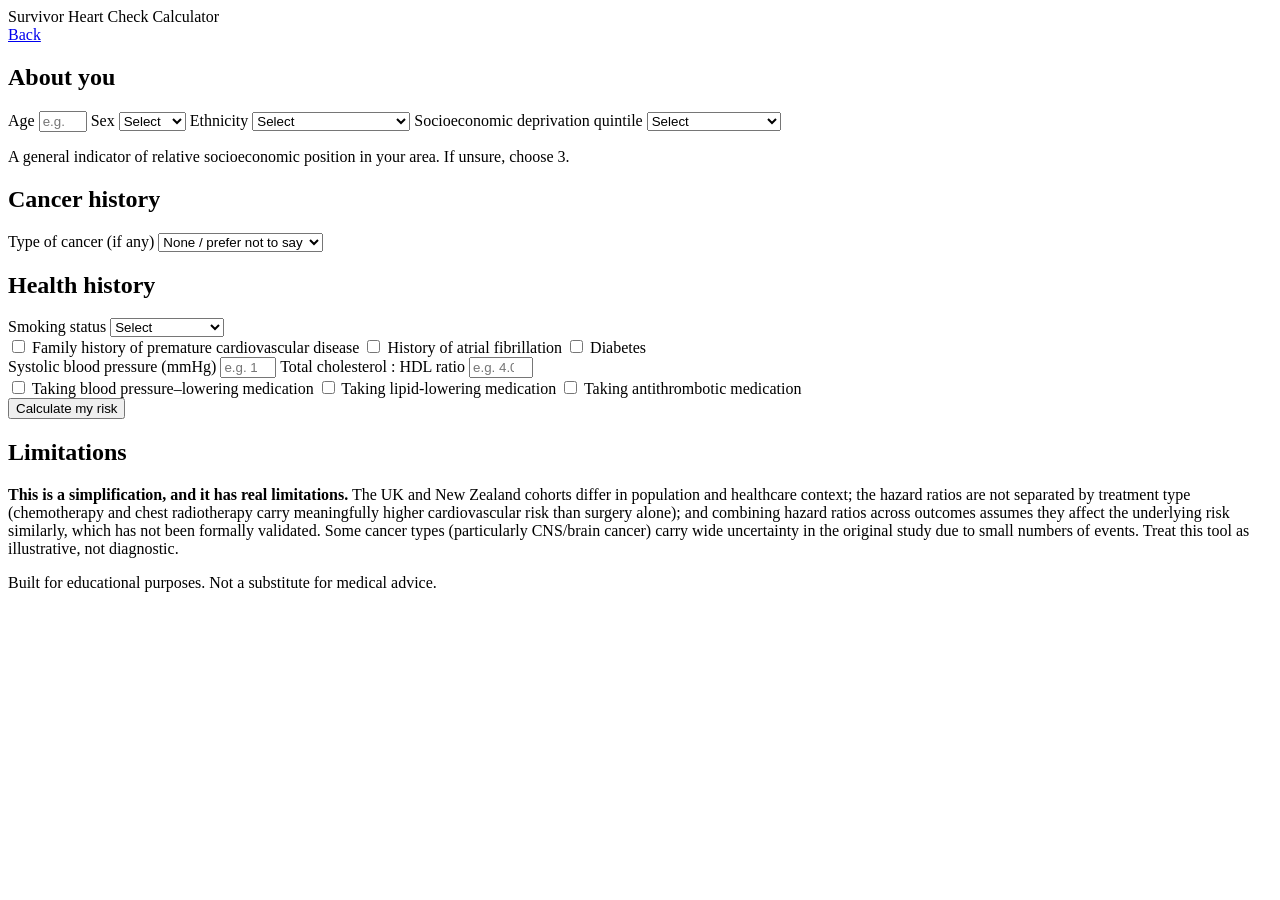
==== indexcalculator.html @ abbc3bd4 "Create indexcalculator.html" ====
<!doctype html>
<html lang="en">
<head>
<meta charset="utf-8" />
<meta name="viewport" content="width=device-width, initial-scale=1" />
<link rel="stylesheet" href="stylecalculator.css" />

  <meta charset="utf-8" />
  <meta name="viewport" content="width=device-width, initial-scale=1" />
  <link rel="preconnect" href="https://fonts.googleapis.com">
  <link rel="preconnect" href="https://fonts.gstatic.com" crossorigin>
  <link rel="stylesheet" href="https://fonts.googleapis.com/css2?family=Source+Serif+4:opsz,wght@8..60,400;8..60,600&family=Inter:wght@400;500;600;700&display=swap" />
  <link rel="stylesheet" href="stylecalculator.css" />

</head>
<body>



<header>
  <div class="wrap">
    <nav>
        <div class="brand">Survivor Heart Check Calculator</div>
        <div style="flex:1"></div>
    <a class="btn-back" href="index.html">Back</a>
    </nav>
  </div>
</header>

<main class="wrap">


  <section class="card calculator" id="calculator" style="margin-top:18px"  >
    <form id="riskForm" novalidate>

      <div class="field-group" >
        <h2 class="group-title" >About you</h2>

<label for="age">Age </label>
<input type="number" id="age" name="age" min="18" max="99" required placeholder="e.g. 40" oninput="validateAge(this)">



        <label for="sex">Sex</label>
        <select id="sex" name="sex" required>
          <option value="" disabled selected>Select</option>
          <option value="female">Female</option>
          <option value="male">Male</option>
        </select>

        <label for="ethnicity">Ethnicity</label>
        <select id="ethnicity" name="ethnicity" required>
          <option value="" disabled selected>Select</option>
          <option value="european">European</option>
          <option value="maori">Māori</option>
          <option value="pacific">Pacific</option>
          <option value="indian">Indian</option>
          <option value="asian">Chinese or other Asian</option>
        </select>

        <label for="deprivation">Socioeconomic deprivation quintile</label>
        <select id="deprivation" name="deprivation" required>
          <option value="" disabled selected>Select</option>
          <option value="1">1 — least deprived</option>
          <option value="2">2</option>
          <option value="3">3</option>
          <option value="4">4</option>
          <option value="5">5 — most deprived</option>
        </select>
        <p class="hint">A general indicator of relative socioeconomic position in your area. If unsure, choose 3.</p>
      </div>

      <div class="field-group">
        <h2 class="group-title">Cancer history</h2>

        <label for="cancerType">Type of cancer (if any)</label>
        <select id="cancerType" name="cancerType">
          <option value="none">None / prefer not to say</option>
          <option value="breast">Breast</option>
          <option value="prostate">Prostate</option>
          <option value="melanoma">Melanoma</option>
          <option value="colorectal">Colorectal</option>
          <option value="bladder">Bladder</option>
          <option value="cervix">Cervical</option>
          <option value="uterine">Uterine</option>
          <option value="ovarian">Ovarian</option>
          <option value="kidney">Kidney</option>
          <option value="lung">Lung</option>
          <option value="liver">Liver</option>
          <option value="stomach">Stomach</option>
          <option value="oesophageal">Oesophageal</option>
          <option value="oral">Oral cavity</option>
          <option value="pancreas">Pancreatic</option>
          <option value="thyroid">Thyroid</option>
          <option value="nhl">Non-Hodgkin lymphoma</option>
          <option value="leukaemia">Leukaemia</option>
          <option value="myeloma">Multiple myeloma</option>
          <option value="cns">Brain / CNS</option>
          <option value="other">Other / not listed</option>
        </select>
        
      </div>

      <div class="field-group">
        <h2 class="group-title">Health history</h2>

        <label for="smoking">Smoking status</label>
        <select id="smoking" name="smoking" required>
          <option value="" disabled selected>Select</option>
          <option value="never">Never smoked</option>
          <option value="ex">Ex-smoker</option>
          <option value="current">Current smoker</option>
        </select>

        <div class="checkbox-row">
          <label class="checkbox-label"><input type="checkbox" id="familyHistory" name="familyHistory"> Family history of premature cardiovascular disease</label>
          <label class="checkbox-label"><input type="checkbox" id="afib" name="afib"> History of atrial fibrillation</label>
          <label class="checkbox-label"><input type="checkbox" id="diabetes" name="diabetes"> Diabetes</label>
        </div>

        <label for="sbp">Systolic blood pressure (mmHg)</label>
        <input type="number" id="sbp" name="sbp" min="80" max="240" required placeholder="e.g. 130">

        <label for="tchdl">Total cholesterol : HDL ratio</label>
        <input type="number" id="tchdl" name="tchdl" min="1" max="15" step="0.1" required placeholder="e.g. 4.0">
        

        <div class="checkbox-row">
          <label class="checkbox-label"><input type="checkbox" id="bpMed" name="bpMed"> Taking blood pressure–lowering medication</label>
          <label class="checkbox-label"><input type="checkbox" id="lipidMed" name="lipidMed"> Taking lipid-lowering medication</label>
          <label class="checkbox-label"><input type="checkbox" id="antiMed" name="antiMed"> Taking antithrombotic medication</label>
        </div>
      </div>

      <button type="submit" class="btn-primary">Calculate my risk</button>
    </form>

    <div id="result" class="result" hidden>
      <h2>Your estimated 5-year CVD risk</h2>
      <div class="result-figures">
        <div class="figure">
          <span class="figure-label">Baseline</span>
          <span class="figure-value" id="baseRisk">—</span>
        </div>
        <div class="figure-arrow">→</div>
        <div class="figure highlight">
          <span class="figure-label">With cancer-history adjustment</span>
          <span class="figure-value" id="adjRisk">—</span>
        </div>
      </div>
      <p class="result-note" id="resultNote"></p>
      <p class="result-disclaimer">
        This estimate is for general information only. It is not a diagnosis and does not
        replace a conversation with your doctor or primary care provider about your individual risk.
      </p>
    </div>
  </section>

  <section class="card methodology" id="methodology" style="margin-top:18px">
    <h2>Limitations</h2>
    <p>
      <strong>This is a simplification, and it has real limitations.</strong> The UK and New
      Zealand cohorts differ in population and healthcare context; the hazard ratios are not
      separated by treatment type (chemotherapy and chest radiotherapy carry meaningfully higher
      cardiovascular risk than surgery alone); and combining hazard ratios across outcomes assumes
      they affect the underlying risk similarly, which has not been formally validated. Some
      cancer types (particularly CNS/brain cancer) carry wide uncertainty in the original study
      due to small numbers of events. Treat this tool as illustrative, not diagnostic.
    </p>
  </section>

</main>

<footer class="site-footer">
  <div class="wrap">
    <p>Built for educational purposes. Not a substitute for medical advice.</p>
  </div>
</footer>

<script src="scriptcalculator.js"></script>
</body>
</html>
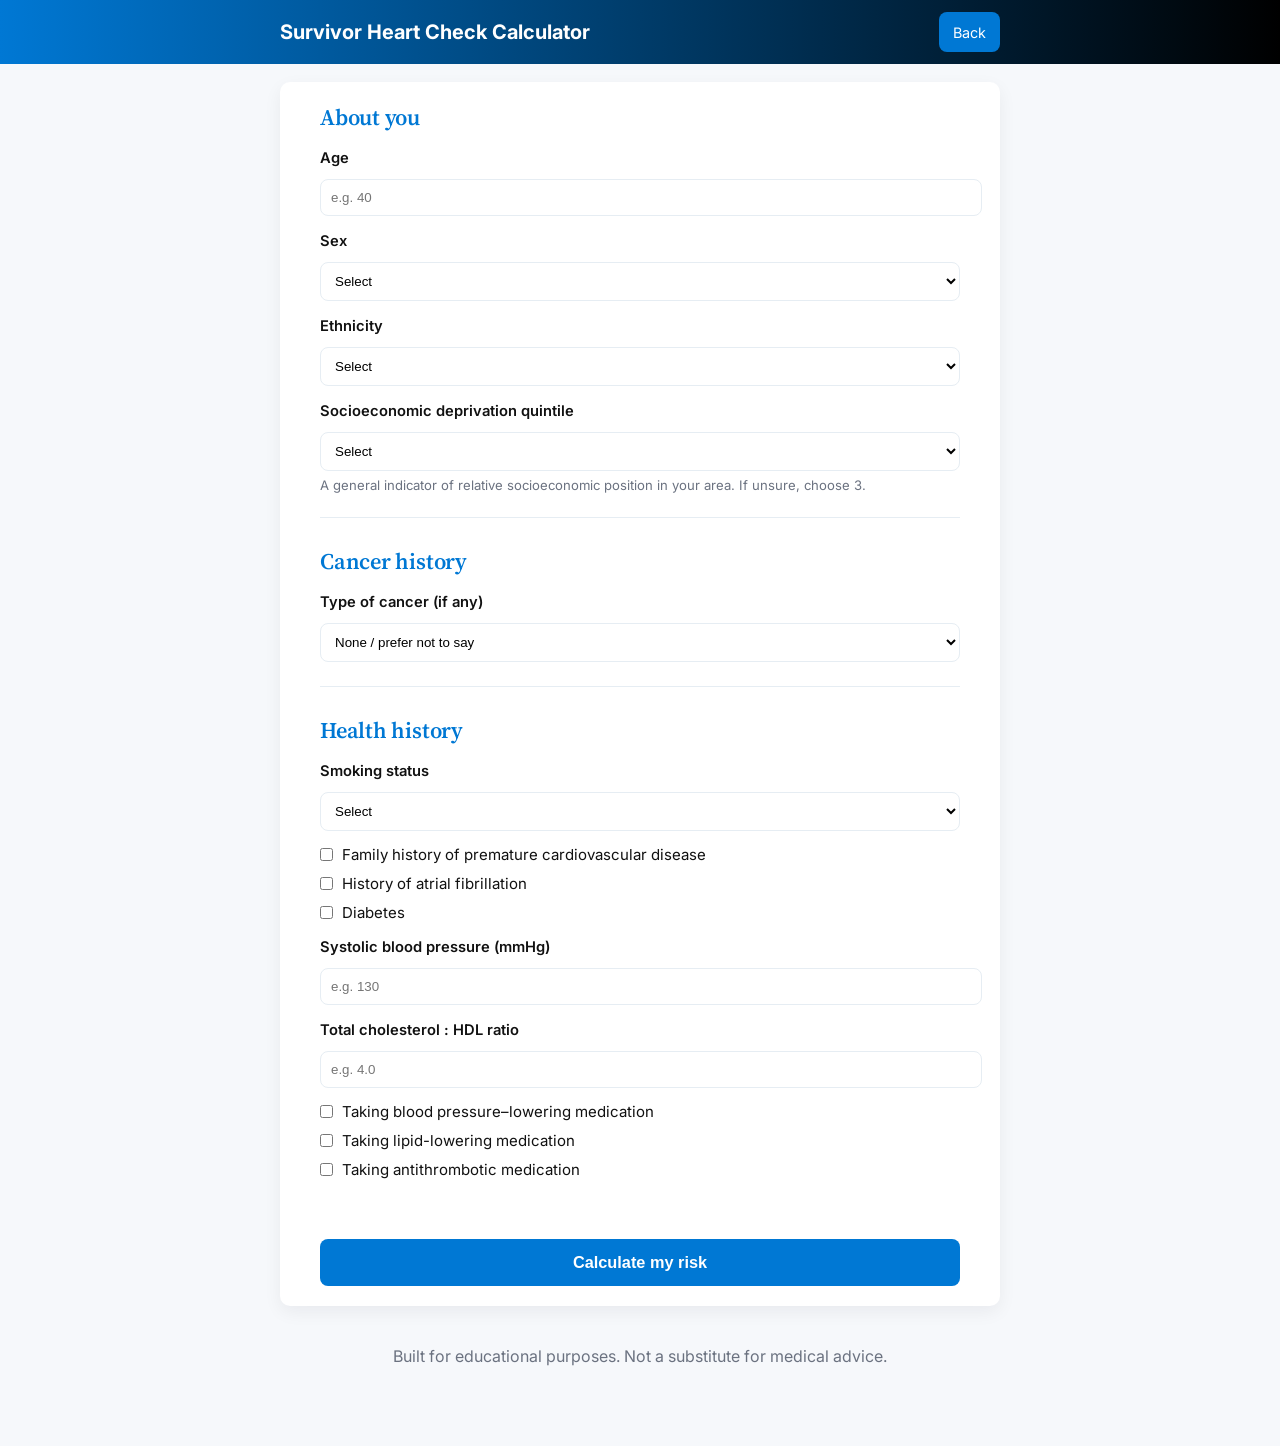
==== commit eedc4be1: "Update indexcalculator.html" ====
--- a/indexcalculator.html
+++ b/indexcalculator.html
@@ -156,19 +156,6 @@
     </div>
   </section>
 
-  <section class="card methodology" id="methodology" style="margin-top:18px">
-    <h2>Limitations</h2>
-    <p>
-      <strong>This is a simplification, and it has real limitations.</strong> The UK and New
-      Zealand cohorts differ in population and healthcare context; the hazard ratios are not
-      separated by treatment type (chemotherapy and chest radiotherapy carry meaningfully higher
-      cardiovascular risk than surgery alone); and combining hazard ratios across outcomes assumes
-      they affect the underlying risk similarly, which has not been formally validated. Some
-      cancer types (particularly CNS/brain cancer) carry wide uncertainty in the original study
-      due to small numbers of events. Treat this tool as illustrative, not diagnostic.
-    </p>
-  </section>
-
 </main>
 
 <footer class="site-footer">
--- a/stylecalculator.css
+++ b/stylecalculator.css
@@ -0,0 +1,294 @@
+
+:root {
+  --bg: #f6f8fb;
+  --card: #fff;
+  --accent: #0078d4;
+  --teal: #0078d4;
+  --teal-deep: #000000;
+  --clay: #0078d4;
+  --ink: #111;
+  --ink-soft: #6b7280;
+  --line: #e6edf3;
+  --radius: 10px;
+}
+
+body {
+  font-family: Inter, system-ui, Segoe UI, Arial, sans-serif;
+  margin: 0;
+  background: var(--bg);
+  color: #111;
+}
+.wrap {
+  max-width: 720px;
+  margin: 0 auto;
+  padding: 0 20px;
+}
+
+h1, h2 {
+  font-family: 'Source Serif 4', Georgia, serif;
+  font-weight: 600;
+  letter-spacing: -0.01em;
+}
+
+header {
+  background: linear-gradient(90deg, var(--accent), #000000);
+  color: #fff;
+  padding: 12px;
+}
+
+header nav {
+  display: flex;
+  justify-content: space-between;
+  align-items: center;
+}
+
+.brand {
+  font-weight: 700;
+  font-size: 1.25rem;
+  font-family: Inter, system-ui, Segoe UI, Arial, sans-serif !important;
+  color: #fff;
+}
+
+/* Header */
+.site-header {
+  background: var(--teal-deep);
+  color: #fff;
+  padding: 22px 0;
+}
+.site-header .wrap {
+  display: flex;
+  align-items: baseline;
+  gap: 14px;
+  flex-wrap: wrap;
+}
+.mark {
+  font-family: 'Source Serif 4', serif;
+  font-size: 1.3rem;
+  font-weight: 600;
+}
+.tag {
+  font-size: 0.85rem;
+  color: #c9ddd6;
+}
+
+/* Intro */
+.intro {
+  padding: 48px 0 28px;
+}
+.intro h1 {
+  font-size: 2rem;
+  margin: 0 0 16px;
+  color: var(--teal-deep);
+}
+.lede {
+  font-size: 1.05rem;
+  color: var(--ink-soft);
+  margin: 0 0 12px;
+}
+.lede.small {
+  font-size: 0.92rem;
+  border-left: 3px solid var(--clay);
+  padding-left: 14px;
+}
+.lede a { color: var(--teal-deep); font-weight: 600; }
+
+/* Cards */
+.card {
+  background: var(--card);
+  border-radius: 10px;
+  padding: 20px 40px;
+  box-shadow: 0 6px 18px rgba(16,24,40,0.06);
+  border: none;
+}
+.card h2 {
+  margin-top: 0;
+  font-size: 1.4rem;
+  color: var(--teal-deep);
+}
+.card p { color: var(--ink-soft); }
+
+/* Form */
+.field-group {
+  margin-bottom: 28px;
+  padding-bottom: 24px;
+  border-bottom: 1px solid var(--line);
+}
+.field-group:last-of-type {
+  border-bottom: none;
+}
+.group-title {
+  font-size: 1.05rem;
+  margin: 0 0 16px;
+   color: #0078d4 !important;
+}
+label {
+  display: block;
+  font-weight: 600;
+  font-size: 0.92rem;
+  margin: 16px 0 6px;
+  color: var(--ink);
+}
+label:first-of-type { margin-top: 0; }
+input[type="number"],
+select {
+  width: 100%;
+  padding: 10px;
+  border-radius: 8px;
+  border: 1px solid #e6edf3;
+  margin-top: 6px;
+  background: #fff;
+}
+
+input:focus, select:focus {
+  outline: 2px solid var(--teal);
+  outline-offset: 1px;
+}
+.hint {
+  font-size: 0.82rem;
+  color: #7c7264;
+  margin: 6px 0 0;
+}
+.field-error {
+  font-size: 0.82rem;
+  color: #b03a2e;
+  margin: 5px 0 0;
+  font-weight: 500;
+}
+.checkbox-row {
+  display: flex;
+  flex-direction: column;
+  gap: 10px;
+  margin-top: 14px;
+}
+.checkbox-label {
+  display: flex;
+  align-items: center;
+  gap: 9px;
+  font-weight: 400;
+  font-size: 0.94rem;
+  margin: 0;
+}
+.checkbox-label input { width: auto; margin: 0; }
+
+.btn-primary {
+  width: 100%;
+  padding: 14px 18px;
+  background: var(--teal);
+  color: #fff;
+  font-size: 1.02rem;
+  font-weight: 600;
+  border: none;
+  border-radius: 8px;
+  cursor: pointer;
+  margin-top: 8px;
+  transition: background 0.15s ease;
+}
+.btn-primary {
+  background: var(--accent);
+  border-radius: 8px;
+}
+
+.btn-primary:hover {
+  background: #005ea2;
+}
+
+.btn-back {
+  display: inline-flex;
+  align-items: center;
+  gap: 6px;
+  padding: 11.5px 14px;
+  background: var(--accent);
+  color: #fff;
+
+  border-radius: 8px;
+  text-decoration: none;
+  font-size: 0.9rem;
+  transition: background 0.15s ease;
+}
+
+
+
+.btn-back:hover {
+  background: rgba(255,255,255,0.15);
+}
+
+/* Results */
+.result {
+  margin-top: 32px;
+  padding-top: 28px;
+  border-top: 2px solid var(--line);
+}
+.result h2 { font-size: 1.2rem; }
+.result-figures {
+  display: flex;
+  align-items: center;
+  gap: 18px;
+  flex-wrap: wrap;
+  margin: 20px 0;
+}
+.figure {
+  flex: 1;
+  min-width: 160px;
+  padding: 18px;
+  border-radius: 8px;
+  background: #f4f1e9;
+  text-align: center;
+}
+.figure.highlight {
+  background: #ece3da;
+  border: 2px solid var(--clay);
+}
+.figure-label {
+  display: block;
+  font-size: 0.8rem;
+  color: var(--ink-soft);
+  margin-bottom: 6px;
+}
+.figure-value {
+  display: block;
+  font-family: 'Source Serif 4', serif;
+  font-size: 2rem;
+  font-weight: 600;
+  color: var(--teal-deep);
+}
+.figure-arrow {
+  font-size: 1.5rem;
+  color: var(--ink-soft);
+}
+.result-note {
+  font-size: 0.92rem;
+  color: var(--ink-soft);
+}
+.result-disclaimer {
+  font-size: 0.85rem;
+  color: #8a7f6e;
+  font-style: italic;
+}
+
+/* Methodology / sources */
+.methodology p, .sources p { font-size: 0.95rem; }
+.sources ul {
+  padding-left: 20px;
+  color: var(--ink-soft);
+  font-size: 0.92rem;
+}
+.sources li { margin-bottom: 10px; }
+.footnote {
+  font-size: 0.82rem;
+  color: #8a7f6e;
+  border-top: 1px solid var(--line);
+  padding-top: 16px;
+  margin-top: 16px;
+}
+
+footer {
+  margin: 40px 0 80px;
+  color: #6b7280;
+  text-align: center;
+}
+
+@media (max-width: 600px) {
+  .card { padding: 22px; }
+  .intro { padding: 32px 0 20px; }
+  .intro h1 { font-size: 1.6rem; }
+}
--- a/stylecalculator.css
+++ b/stylecalculator.css
@@ -0,0 +1,294 @@
+
+:root {
+  --bg: #f6f8fb;
+  --card: #fff;
+  --accent: #0078d4;
+  --teal: #0078d4;
+  --teal-deep: #000000;
+  --clay: #0078d4;
+  --ink: #111;
+  --ink-soft: #6b7280;
+  --line: #e6edf3;
+  --radius: 10px;
+}
+
+body {
+  font-family: Inter, system-ui, Segoe UI, Arial, sans-serif;
+  margin: 0;
+  background: var(--bg);
+  color: #111;
+}
+.wrap {
+  max-width: 720px;
+  margin: 0 auto;
+  padding: 0 20px;
+}
+
+h1, h2 {
+  font-family: 'Source Serif 4', Georgia, serif;
+  font-weight: 600;
+  letter-spacing: -0.01em;
+}
+
+header {
+  background: linear-gradient(90deg, var(--accent), #000000);
+  color: #fff;
+  padding: 12px;
+}
+
+header nav {
+  display: flex;
+  justify-content: space-between;
+  align-items: center;
+}
+
+.brand {
+  font-weight: 700;
+  font-size: 1.25rem;
+  font-family: Inter, system-ui, Segoe UI, Arial, sans-serif !important;
+  color: #fff;
+}
+
+/* Header */
+.site-header {
+  background: var(--teal-deep);
+  color: #fff;
+  padding: 22px 0;
+}
+.site-header .wrap {
+  display: flex;
+  align-items: baseline;
+  gap: 14px;
+  flex-wrap: wrap;
+}
+.mark {
+  font-family: 'Source Serif 4', serif;
+  font-size: 1.3rem;
+  font-weight: 600;
+}
+.tag {
+  font-size: 0.85rem;
+  color: #c9ddd6;
+}
+
+/* Intro */
+.intro {
+  padding: 48px 0 28px;
+}
+.intro h1 {
+  font-size: 2rem;
+  margin: 0 0 16px;
+  color: var(--teal-deep);
+}
+.lede {
+  font-size: 1.05rem;
+  color: var(--ink-soft);
+  margin: 0 0 12px;
+}
+.lede.small {
+  font-size: 0.92rem;
+  border-left: 3px solid var(--clay);
+  padding-left: 14px;
+}
+.lede a { color: var(--teal-deep); font-weight: 600; }
+
+/* Cards */
+.card {
+  background: var(--card);
+  border-radius: 10px;
+  padding: 20px 40px;
+  box-shadow: 0 6px 18px rgba(16,24,40,0.06);
+  border: none;
+}
+.card h2 {
+  margin-top: 0;
+  font-size: 1.4rem;
+  color: var(--teal-deep);
+}
+.card p { color: var(--ink-soft); }
+
+/* Form */
+.field-group {
+  margin-bottom: 28px;
+  padding-bottom: 24px;
+  border-bottom: 1px solid var(--line);
+}
+.field-group:last-of-type {
+  border-bottom: none;
+}
+.group-title {
+  font-size: 1.05rem;
+  margin: 0 0 16px;
+   color: #0078d4 !important;
+}
+label {
+  display: block;
+  font-weight: 600;
+  font-size: 0.92rem;
+  margin: 16px 0 6px;
+  color: var(--ink);
+}
+label:first-of-type { margin-top: 0; }
+input[type="number"],
+select {
+  width: 100%;
+  padding: 10px;
+  border-radius: 8px;
+  border: 1px solid #e6edf3;
+  margin-top: 6px;
+  background: #fff;
+}
+
+input:focus, select:focus {
+  outline: 2px solid var(--teal);
+  outline-offset: 1px;
+}
+.hint {
+  font-size: 0.82rem;
+  color: #7c7264;
+  margin: 6px 0 0;
+}
+.field-error {
+  font-size: 0.82rem;
+  color: #b03a2e;
+  margin: 5px 0 0;
+  font-weight: 500;
+}
+.checkbox-row {
+  display: flex;
+  flex-direction: column;
+  gap: 10px;
+  margin-top: 14px;
+}
+.checkbox-label {
+  display: flex;
+  align-items: center;
+  gap: 9px;
+  font-weight: 400;
+  font-size: 0.94rem;
+  margin: 0;
+}
+.checkbox-label input { width: auto; margin: 0; }
+
+.btn-primary {
+  width: 100%;
+  padding: 14px 18px;
+  background: var(--teal);
+  color: #fff;
+  font-size: 1.02rem;
+  font-weight: 600;
+  border: none;
+  border-radius: 8px;
+  cursor: pointer;
+  margin-top: 8px;
+  transition: background 0.15s ease;
+}
+.btn-primary {
+  background: var(--accent);
+  border-radius: 8px;
+}
+
+.btn-primary:hover {
+  background: #005ea2;
+}
+
+.btn-back {
+  display: inline-flex;
+  align-items: center;
+  gap: 6px;
+  padding: 11.5px 14px;
+  background: var(--accent);
+  color: #fff;
+
+  border-radius: 8px;
+  text-decoration: none;
+  font-size: 0.9rem;
+  transition: background 0.15s ease;
+}
+
+
+
+.btn-back:hover {
+  background: rgba(255,255,255,0.15);
+}
+
+/* Results */
+.result {
+  margin-top: 32px;
+  padding-top: 28px;
+  border-top: 2px solid var(--line);
+}
+.result h2 { font-size: 1.2rem; }
+.result-figures {
+  display: flex;
+  align-items: center;
+  gap: 18px;
+  flex-wrap: wrap;
+  margin: 20px 0;
+}
+.figure {
+  flex: 1;
+  min-width: 160px;
+  padding: 18px;
+  border-radius: 8px;
+  background: #f4f1e9;
+  text-align: center;
+}
+.figure.highlight {
+  background: #ece3da;
+  border: 2px solid var(--clay);
+}
+.figure-label {
+  display: block;
+  font-size: 0.8rem;
+  color: var(--ink-soft);
+  margin-bottom: 6px;
+}
+.figure-value {
+  display: block;
+  font-family: 'Source Serif 4', serif;
+  font-size: 2rem;
+  font-weight: 600;
+  color: var(--teal-deep);
+}
+.figure-arrow {
+  font-size: 1.5rem;
+  color: var(--ink-soft);
+}
+.result-note {
+  font-size: 0.92rem;
+  color: var(--ink-soft);
+}
+.result-disclaimer {
+  font-size: 0.85rem;
+  color: #8a7f6e;
+  font-style: italic;
+}
+
+/* Methodology / sources */
+.methodology p, .sources p { font-size: 0.95rem; }
+.sources ul {
+  padding-left: 20px;
+  color: var(--ink-soft);
+  font-size: 0.92rem;
+}
+.sources li { margin-bottom: 10px; }
+.footnote {
+  font-size: 0.82rem;
+  color: #8a7f6e;
+  border-top: 1px solid var(--line);
+  padding-top: 16px;
+  margin-top: 16px;
+}
+
+footer {
+  margin: 40px 0 80px;
+  color: #6b7280;
+  text-align: center;
+}
+
+@media (max-width: 600px) {
+  .card { padding: 22px; }
+  .intro { padding: 32px 0 20px; }
+  .intro h1 { font-size: 1.6rem; }
+}
